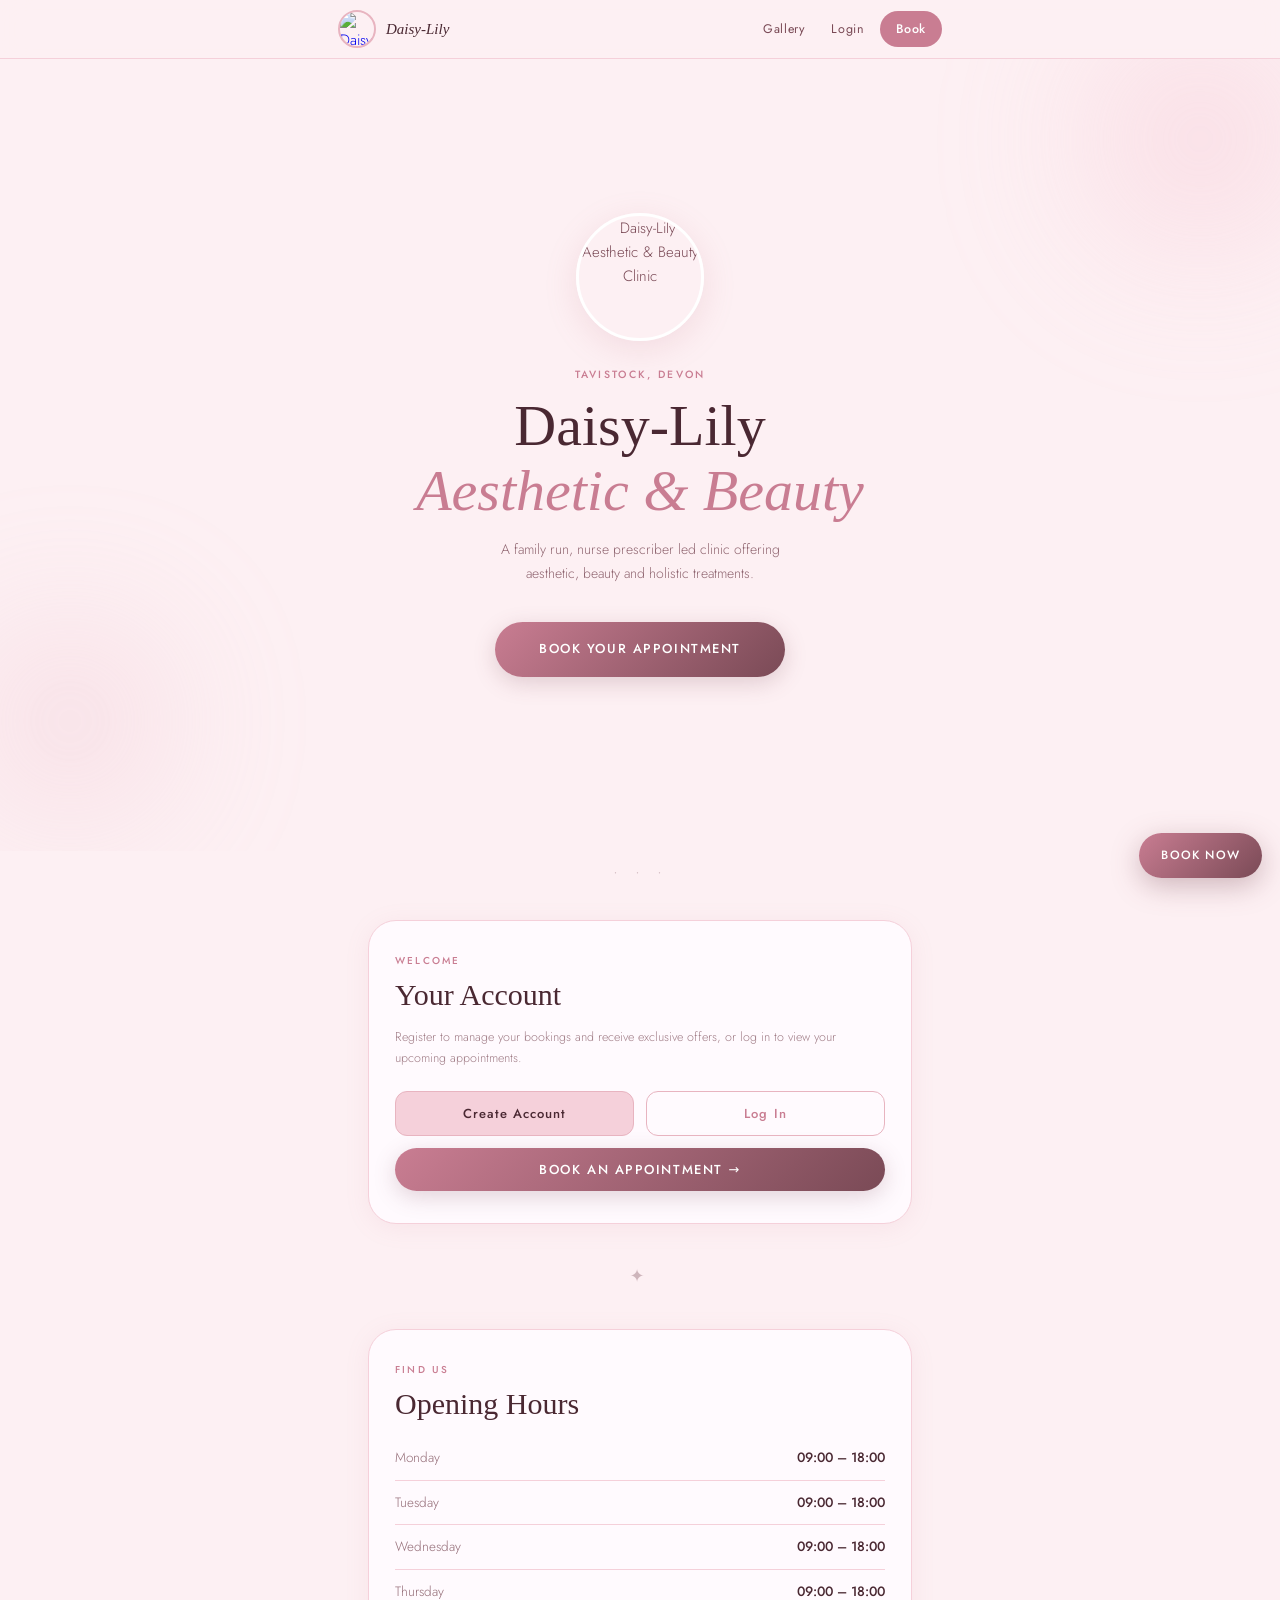
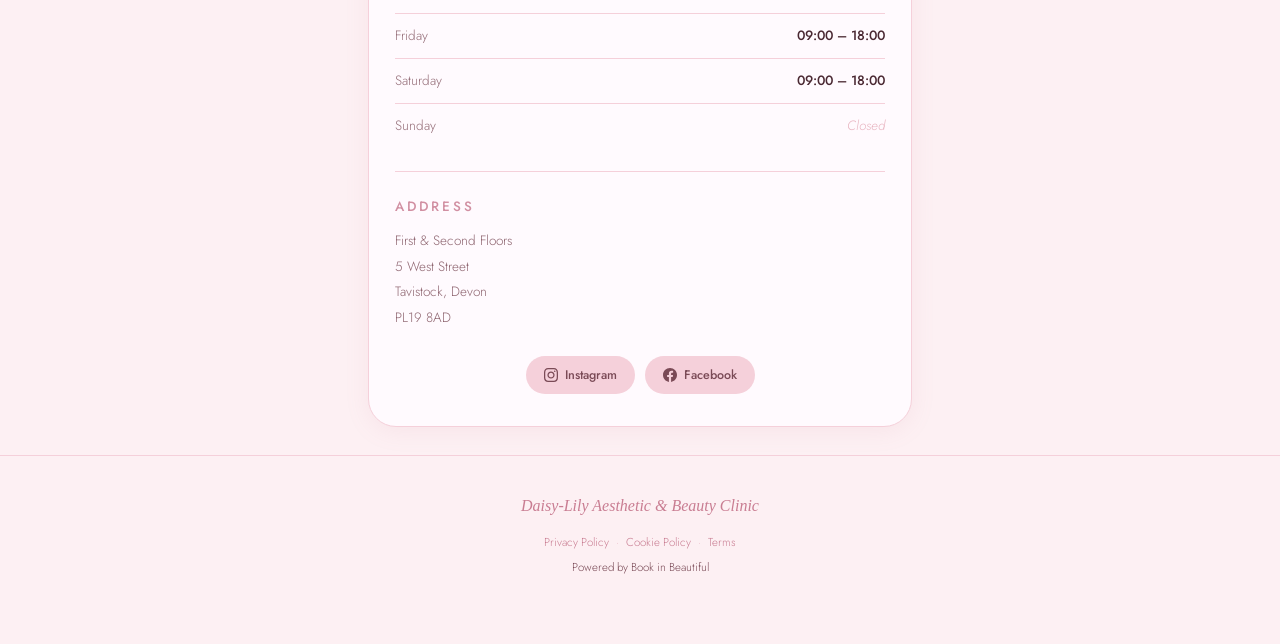
==== index.html @ d48c4532 "Add files via upload" ====
<!DOCTYPE html>
<html lang="en">
<head>
<meta charset="UTF-8">
<meta name="viewport" content="width=device-width, initial-scale=1.0, maximum-scale=1.0">
<title>Daisy-Lily Aesthetic &amp; Beauty Clinic</title>
<link rel="stylesheet" href="style.css">
<style>
/* ── HOME HERO ── */
.hero {
  min-height: 88vh; display: flex; flex-direction: column;
  align-items: center; justify-content: center;
  text-align: center; padding: 60px 28px 80px;
}
.hero-logo {
  width: 128px; height: 128px; border-radius: 50%;
  object-fit: cover; border: 3px solid var(--white);
  box-shadow: var(--shadow-med); display: block; margin: 0 auto 26px;
}
.hero-title {
  font-family: var(--font-display); font-size: clamp(38px,10vw,58px);
  font-weight: 300; color: var(--deep); line-height: 1.12; margin-bottom: 14px;
}
.hero-title em { font-style: italic; color: var(--mauve); display: block; }
.hero-tagline {
  font-size: 14px; max-width: 300px; margin: 0 auto 36px;
  color: var(--plum); opacity: .82; line-height: 1.7;
}
.hero-cta {
  display: inline-block;
  background: linear-gradient(135deg, var(--mauve), var(--plum));
  color: var(--white); text-decoration: none;
  font-weight: 500; font-size: 13px; letter-spacing: .12em;
  text-transform: uppercase; padding: 17px 44px;
  border-radius: var(--radius-pill); box-shadow: var(--shadow-btn);
  transition: transform .2s, box-shadow .2s;
}
.hero-cta:hover { transform: translateY(-3px); box-shadow: 0 12px 32px rgba(122,74,86,.3); }

/* ── HOURS ── */
.hours-row {
  display: flex; justify-content: space-between; align-items: center;
  padding: 11px 0; border-bottom: 1px solid var(--petal); font-size: 13.5px;
}
.hours-row:last-child { border-bottom: none; }
.hours-day { opacity: .8; }
.hours-time { font-weight: 500; color: var(--deep); }
.hours-time.closed { color: var(--rose); font-weight: 300; font-style: italic; }

/* ── ADDRESS ── */
.address-block { margin-top: 24px; padding-top: 22px; border-top: 1px solid var(--petal); }
.address-block p { font-size: 13.5px; line-height: 1.9; opacity: .85; }

/* social row */
.social-row { display: flex; gap: 10px; justify-content: center; flex-wrap: wrap; margin-top: 26px; }

/* petal accent */
.petal-accent {
  text-align: center; padding: 6px 0; font-size: 18px;
  opacity: .35; letter-spacing: 6px;
}
</style>
</head>
<body>

<!-- NAV -->
<nav class="nav">
  <div class="nav-inner">
    <a class="nav-logo-wrap" href="index.html">
      <img class="nav-logo" src="https://cdn.nearcut.com/P3DWJY/logo_Daisy_Lily.jpg" alt="Daisy-Lily">
      <span class="nav-brand">Daisy‑Lily</span>
    </a>
    <div class="nav-links">
      <a href="gallery.html">Gallery</a>
      <a href="login.html">Login</a>
      <a class="nav-cta" href="book.html">Book</a>
    </div>
  </div>
</nav>

<!-- HERO -->
<div class="hero blob-container">
  <div class="blob blob-tr"></div>
  <div class="blob blob-bl"></div>
  <div class="blob-content">
    <img class="hero-logo" src="https://cdn.nearcut.com/P3DWJY/logo_Daisy_Lily.jpg" alt="Daisy-Lily Aesthetic & Beauty Clinic">
    <p class="page-eyebrow">Tavistock, Devon</p>
    <h1 class="hero-title">Daisy&#8209;Lily<em>Aesthetic &amp; Beauty</em></h1>
    <p class="hero-tagline">A family run, nurse prescriber led clinic offering aesthetic, beauty and holistic treatments.</p>
    <a class="hero-cta" href="book.html">Book Your Appointment</a>
  </div>
</div>

<div class="petal-accent">· · ·</div>

<!-- WELCOME -->
<div class="max-w px py-md">
  <div class="card">
    <p class="section-label">Welcome</p>
    <h2 class="section-title">Your Account</h2>
    <p class="text-sm text-muted" style="margin-bottom:22px;line-height:1.7;">Register to manage your bookings and receive exclusive offers, or log in to view your upcoming appointments.</p>
    <div class="grid-2" style="margin-bottom:12px;">
      <a class="btn btn-secondary" href="register.html">Create Account</a>
      <a class="btn btn-ghost" href="login.html">Log In</a>
    </div>
    <a class="btn btn-primary btn-pill" href="book.html">Book an Appointment →</a>
  </div>
</div>

<div class="petal-accent" style="padding:10px 0;">✦</div>

<!-- HOURS & INFO -->
<div class="max-w px py-md">
  <div class="card">
    <p class="section-label">Find Us</p>
    <h2 class="section-title">Opening Hours</h2>

    <div>
      <div class="hours-row"><span class="hours-day">Monday</span><span class="hours-time">09:00 – 18:00</span></div>
      <div class="hours-row"><span class="hours-day">Tuesday</span><span class="hours-time">09:00 – 18:00</span></div>
      <div class="hours-row"><span class="hours-day">Wednesday</span><span class="hours-time">09:00 – 18:00</span></div>
      <div class="hours-row"><span class="hours-day">Thursday</span><span class="hours-time">09:00 – 18:00</span></div>
      <div class="hours-row"><span class="hours-day">Friday</span><span class="hours-time">09:00 – 18:00</span></div>
      <div class="hours-row"><span class="hours-day">Saturday</span><span class="hours-time">09:00 – 18:00</span></div>
      <div class="hours-row"><span class="hours-day">Sunday</span><span class="hours-time closed">Closed</span></div>
    </div>

    <div class="address-block">
      <p class="section-label" style="margin-bottom:8px;">Address</p>
      <p>First &amp; Second Floors<br>5 West Street<br>Tavistock, Devon<br>PL19 8AD</p>
    </div>

    <div class="social-row">
      <a class="social-pill" href="https://www.instagram.com/daisy_lily_aesthetics/" target="_blank" rel="noopener">
        <svg viewBox="0 0 24 24"><path d="M12 2.163c3.204 0 3.584.012 4.85.07 3.252.148 4.771 1.691 4.919 4.919.058 1.265.069 1.645.069 4.849 0 3.205-.012 3.584-.069 4.849-.149 3.225-1.664 4.771-4.919 4.919-1.266.058-1.644.07-4.85.07-3.204 0-3.584-.012-4.849-.07-3.26-.149-4.771-1.699-4.919-4.92-.058-1.265-.07-1.644-.07-4.849 0-3.204.013-3.583.07-4.849.149-3.227 1.664-4.771 4.919-4.919 1.266-.057 1.645-.069 4.849-.069zm0-2.163c-3.259 0-3.667.014-4.947.072-4.358.2-6.78 2.618-6.98 6.98-.059 1.281-.073 1.689-.073 4.948 0 3.259.014 3.668.072 4.948.2 4.358 2.618 6.78 6.98 6.98 1.281.058 1.689.072 4.948.072 3.259 0 3.668-.014 4.948-.072 4.354-.2 6.782-2.618 6.979-6.98.059-1.28.073-1.689.073-4.948 0-3.259-.014-3.667-.072-4.947-.196-4.354-2.617-6.78-6.979-6.98-1.281-.059-1.69-.073-4.949-.073zm0 5.838c-3.403 0-6.162 2.759-6.162 6.162s2.759 6.163 6.162 6.163 6.162-2.759 6.162-6.163c0-3.403-2.759-6.162-6.162-6.162zm0 10.162c-2.209 0-4-1.79-4-4 0-2.209 1.791-4 4-4s4 1.791 4 4c0 2.21-1.791 4-4 4zm6.406-11.845c-.796 0-1.441.645-1.441 1.44s.645 1.44 1.441 1.44c.795 0 1.439-.645 1.439-1.44s-.644-1.44-1.439-1.44z"/></svg>
        Instagram
      </a>
      <a class="social-pill" href="https://www.facebook.com/DaisyLilyTavistock" target="_blank" rel="noopener">
        <svg viewBox="0 0 24 24"><path d="M24 12.073c0-6.627-5.373-12-12-12s-12 5.373-12 12c0 5.99 4.388 10.954 10.125 11.854v-8.385H7.078v-3.47h3.047V9.43c0-3.007 1.792-4.669 4.533-4.669 1.312 0 2.686.235 2.686.235v2.953H15.83c-1.491 0-1.956.925-1.956 1.874v2.25h3.328l-.532 3.47h-2.796v8.385C19.612 23.027 24 18.062 24 12.073z"/></svg>
        Facebook
      </a>
    </div>
  </div>
</div>

<!-- FOOTER -->
<footer class="site-footer">
  <span class="footer-name">Daisy-Lily Aesthetic &amp; Beauty Clinic</span>
  <a href="https://daisylilyaestheticsandbeauty.bookinbeautiful.com/privacy_policy">Privacy Policy</a>
  <span class="footer-sep">·</span>
  <a href="https://daisylilyaestheticsandbeauty.bookinbeautiful.com/cookie_policy">Cookie Policy</a>
  <span class="footer-sep">·</span>
  <a href="https://daisylilyaestheticsandbeauty.bookinbeautiful.com/terms_and_conditions">Terms</a>
  <br>Powered by Book in Beautiful
</footer>

<!-- FAB -->
<a class="fab" href="book.html">Book Now</a>

</body>
</html>
---- style.css ----
/* ═══════════════════════════════════════════════
   DAISY-LILY · Shared Styles
   Palette: blush white / petal / rose / mauve / plum / deep
   ═══════════════════════════════════════════════ */

@import url('https://fonts.googleapis.com/css2?family=Cormorant+Garant:ital,wght@0,300;0,400;0,500;1,300;1,400&family=Jost:wght@300;400;500;600&display=swap');

*, *::before, *::after { box-sizing: border-box; margin: 0; padding: 0; }

:root {
  --blush:   #FDF0F3;
  --petal:   #F5D0DA;
  --rose:    #E8B4C0;
  --mauve:   #C97D92;
  --plum:    #7A4A56;
  --deep:    #4A2832;
  --white:   #FFFFFF;
  --card:    #FFFAFE;

  --font-display: 'Cormorant Garant', Georgia, serif;
  --font-body:    'Jost', system-ui, sans-serif;

  --radius-sm: 12px;
  --radius-md: 20px;
  --radius-lg: 28px;
  --radius-pill: 50px;

  --shadow-soft: 0 4px 24px rgba(201,125,146,.10);
  --shadow-med:  0 8px 32px rgba(201,125,146,.18);
  --shadow-btn:  0 6px 22px rgba(122,74,86,.22);
}

html { scroll-behavior: smooth; }

body {
  background: var(--blush);
  color: var(--plum);
  font-family: var(--font-body);
  font-weight: 300;
  font-size: 15px;
  line-height: 1.6;
  min-height: 100vh;
  -webkit-font-smoothing: antialiased;
}

/* ── NAV ─────────────────────────────────────── */
.nav {
  position: sticky; top: 0; z-index: 200;
  background: rgba(253,240,243,.93);
  backdrop-filter: blur(14px);
  -webkit-backdrop-filter: blur(14px);
  border-bottom: 1px solid var(--petal);
}
.nav-inner {
  max-width: 640px; margin: 0 auto;
  display: flex; align-items: center;
  justify-content: space-between;
  padding: 0 18px; height: 58px; gap: 8px;
}
.nav-logo-wrap { display: flex; align-items: center; gap: 10px; text-decoration: none; flex-shrink: 0; }
.nav-logo {
  width: 38px; height: 38px; border-radius: 50%;
  object-fit: cover; border: 2px solid var(--rose);
}
.nav-brand {
  font-family: var(--font-display); font-size: 15px; font-weight: 400;
  color: var(--deep); font-style: italic; white-space: nowrap;
  display: none;
}
@media(min-width:380px){ .nav-brand { display: block; } }

.nav-links { display: flex; gap: 4px; align-items: center; }
.nav-links a {
  text-decoration: none; font-weight: 400; font-size: 12.5px;
  letter-spacing: .05em; color: var(--plum);
  padding: 7px 11px; border-radius: var(--radius-pill);
  transition: background .18s, color .18s;
  white-space: nowrap;
}
.nav-links a:hover,
.nav-links a.active { background: var(--petal); color: var(--deep); }
.nav-links a.nav-cta {
  background: var(--mauve); color: var(--white); font-weight: 500;
  padding: 8px 16px;
}
.nav-links a.nav-cta:hover { background: var(--plum); }

/* ── PAGE HEADER ─────────────────────────────── */
.page-header {
  text-align: center; padding: 44px 24px 28px;
}
.page-eyebrow {
  font-size: 10.5px; font-weight: 500; letter-spacing: .22em;
  text-transform: uppercase; color: var(--mauve); margin-bottom: 10px;
}
.page-title {
  font-family: var(--font-display); font-size: clamp(30px,8vw,44px);
  font-weight: 300; color: var(--deep); line-height: 1.15;
}
.page-title em { font-style: italic; color: var(--mauve); }
.page-sub {
  margin-top: 10px; font-size: 14px; color: var(--plum); opacity: .8;
  max-width: 340px; margin-left: auto; margin-right: auto;
}

/* ── CARDS ───────────────────────────────────── */
.card {
  background: var(--card); border: 1px solid var(--petal);
  border-radius: var(--radius-lg); box-shadow: var(--shadow-soft);
  padding: 32px 26px;
}

/* ── FORM ELEMENTS ───────────────────────────── */
.form-group { display: flex; flex-direction: column; gap: 6px; margin-bottom: 18px; }
.form-group label {
  font-size: 12px; font-weight: 500; letter-spacing: .08em;
  text-transform: uppercase; color: var(--mauve);
}
.form-group input[type=text],
.form-group input[type=email],
.form-group input[type=password],
.form-group input[type=tel],
.form-group input[type=date] {
  width: 100%; padding: 13px 16px;
  background: var(--white); border: 1.5px solid var(--petal);
  border-radius: var(--radius-sm); font-family: var(--font-body);
  font-size: 14.5px; font-weight: 300; color: var(--deep);
  outline: none; transition: border-color .18s, box-shadow .18s;
  -webkit-appearance: none;
}
.form-group input:focus {
  border-color: var(--mauve); box-shadow: 0 0 0 3px rgba(201,125,146,.12);
}
.form-group input::placeholder { color: var(--rose); opacity: .9; }

/* radio groups */
.radio-group { display: flex; gap: 10px; }
.radio-label {
  display: flex; align-items: center; gap: 7px;
  font-size: 13.5px; cursor: pointer;
  padding: 9px 16px; border: 1.5px solid var(--petal);
  border-radius: var(--radius-sm); background: var(--white);
  transition: border-color .18s, background .18s;
}
.radio-label input { accent-color: var(--mauve); }
.radio-label:has(input:checked) {
  border-color: var(--mauve); background: #FEF0F4;
}

/* checkbox */
.check-label {
  display: flex; align-items: flex-start; gap: 10px;
  font-size: 13.5px; line-height: 1.5; cursor: pointer;
}
.check-label input { accent-color: var(--mauve); margin-top: 3px; flex-shrink: 0; width: 16px; height: 16px; }

/* ── BUTTONS ─────────────────────────────────── */
.btn {
  display: block; width: 100%; text-align: center; text-decoration: none;
  font-family: var(--font-body); font-weight: 500; font-size: 13px;
  letter-spacing: .08em; padding: 15px 24px; border-radius: var(--radius-sm);
  border: none; cursor: pointer; transition: transform .15s, box-shadow .15s, background .15s;
  line-height: 1;
}
.btn:hover { transform: translateY(-2px); }
.btn-primary {
  background: linear-gradient(135deg, var(--mauve), var(--plum));
  color: var(--white); box-shadow: var(--shadow-btn);
}
.btn-primary:hover { box-shadow: 0 10px 28px rgba(122,74,86,.28); }
.btn-secondary {
  background: var(--petal); color: var(--deep);
  border: 1.5px solid var(--rose);
}
.btn-secondary:hover { background: var(--rose); }
.btn-ghost {
  background: transparent; color: var(--mauve);
  border: 1.5px solid var(--rose);
}
.btn-ghost:hover { background: var(--petal); }
.btn-pill { border-radius: var(--radius-pill); text-transform: uppercase; letter-spacing: .12em; }
.btn-sm { padding: 10px 20px; font-size: 12px; }

/* ── DIVIDERS ────────────────────────────────── */
.divider { display: flex; align-items: center; gap: 14px; margin: 22px 0; }
.divider::before, .divider::after { content: ''; flex: 1; height: 1px; background: var(--petal); }
.divider span { font-size: 11px; color: var(--rose); letter-spacing: .1em; text-transform: uppercase; white-space: nowrap; }

/* ── FAB ─────────────────────────────────────── */
.fab {
  position: fixed; bottom: 22px; right: 18px; z-index: 300;
  background: linear-gradient(135deg, var(--mauve), var(--plum));
  color: var(--white); text-decoration: none;
  font-family: var(--font-body); font-weight: 500; font-size: 12px;
  letter-spacing: .1em; text-transform: uppercase;
  padding: 13px 22px; border-radius: var(--radius-pill);
  box-shadow: 0 8px 28px rgba(122,74,86,.35);
  transition: transform .2s, box-shadow .2s;
}
.fab:hover { transform: translateY(-3px); box-shadow: 0 12px 36px rgba(122,74,86,.40); }
.fab.hidden { display: none; }

/* ── FOOTER ──────────────────────────────────── */
.site-footer {
  text-align: center; padding: 32px 24px 64px;
  border-top: 1px solid var(--petal);
  font-size: 11.5px; color: var(--plum); line-height: 2.2;
}
.site-footer .footer-name {
  font-family: var(--font-display); font-style: italic;
  font-size: 16px; color: var(--mauve); margin-bottom: 6px; display: block;
}
.site-footer a { color: var(--mauve); text-decoration: none; }
.site-footer a:hover { text-decoration: underline; }
.footer-sep { color: var(--rose); margin: 0 4px; }

/* ── BLOBS ───────────────────────────────────── */
.blob-container { position: relative; overflow: hidden; }
.blob {
  position: absolute; border-radius: 50%; pointer-events: none;
  filter: blur(72px); z-index: 0;
}
.blob-tr {
  width: 320px; height: 320px; top: -80px; right: -80px;
  background: radial-gradient(circle, #F5C2D0 0%, transparent 70%); opacity: .6;
}
.blob-bl {
  width: 260px; height: 260px; bottom: 0; left: -60px;
  background: radial-gradient(circle, #EAB5C4 0%, transparent 70%); opacity: .5;
}
.blob-content { position: relative; z-index: 1; }

/* ── UTIL ────────────────────────────────────── */
.max-w { max-width: 580px; margin-left: auto; margin-right: auto; }
.px { padding-left: 18px; padding-right: 18px; }
.py-sm { padding-top: 12px; padding-bottom: 12px; }
.py-md { padding-top: 28px; padding-bottom: 28px; }
.py-lg { padding-top: 48px; padding-bottom: 48px; }
.mt-sm { margin-top: 10px; }
.mt-md { margin-top: 20px; }
.mt-lg { margin-top: 32px; }
.text-center { text-align: center; }
.text-sm { font-size: 12.5px; }
.text-muted { opacity: .7; }
.text-mauve { color: var(--mauve); }
.gap-sm { gap: 10px; }
.gap-md { gap: 16px; }
.flex { display: flex; }
.flex-col { flex-direction: column; }
.grid-2 { display: grid; grid-template-columns: 1fr 1fr; gap: 12px; }
@media(max-width:340px){ .grid-2 { grid-template-columns: 1fr; } }

/* ── SECTION LABEL ───────────────────────────── */
.section-label {
  font-size: 10px; font-weight: 500; letter-spacing: .22em;
  text-transform: uppercase; color: var(--mauve); margin-bottom: 8px;
}
.section-title {
  font-family: var(--font-display); font-size: clamp(22px,6vw,30px);
  font-weight: 300; color: var(--deep); line-height: 1.2; margin-bottom: 14px;
}

/* social pills */
.social-pill {
  display: inline-flex; align-items: center; gap: 7px;
  text-decoration: none; font-size: 12.5px; font-weight: 500;
  color: var(--plum); background: var(--petal);
  padding: 9px 18px; border-radius: var(--radius-pill);
  transition: background .18s, color .18s; border: none;
}
.social-pill:hover { background: var(--mauve); color: var(--white); }
.social-pill svg { width: 14px; height: 14px; fill: currentColor; flex-shrink: 0; }
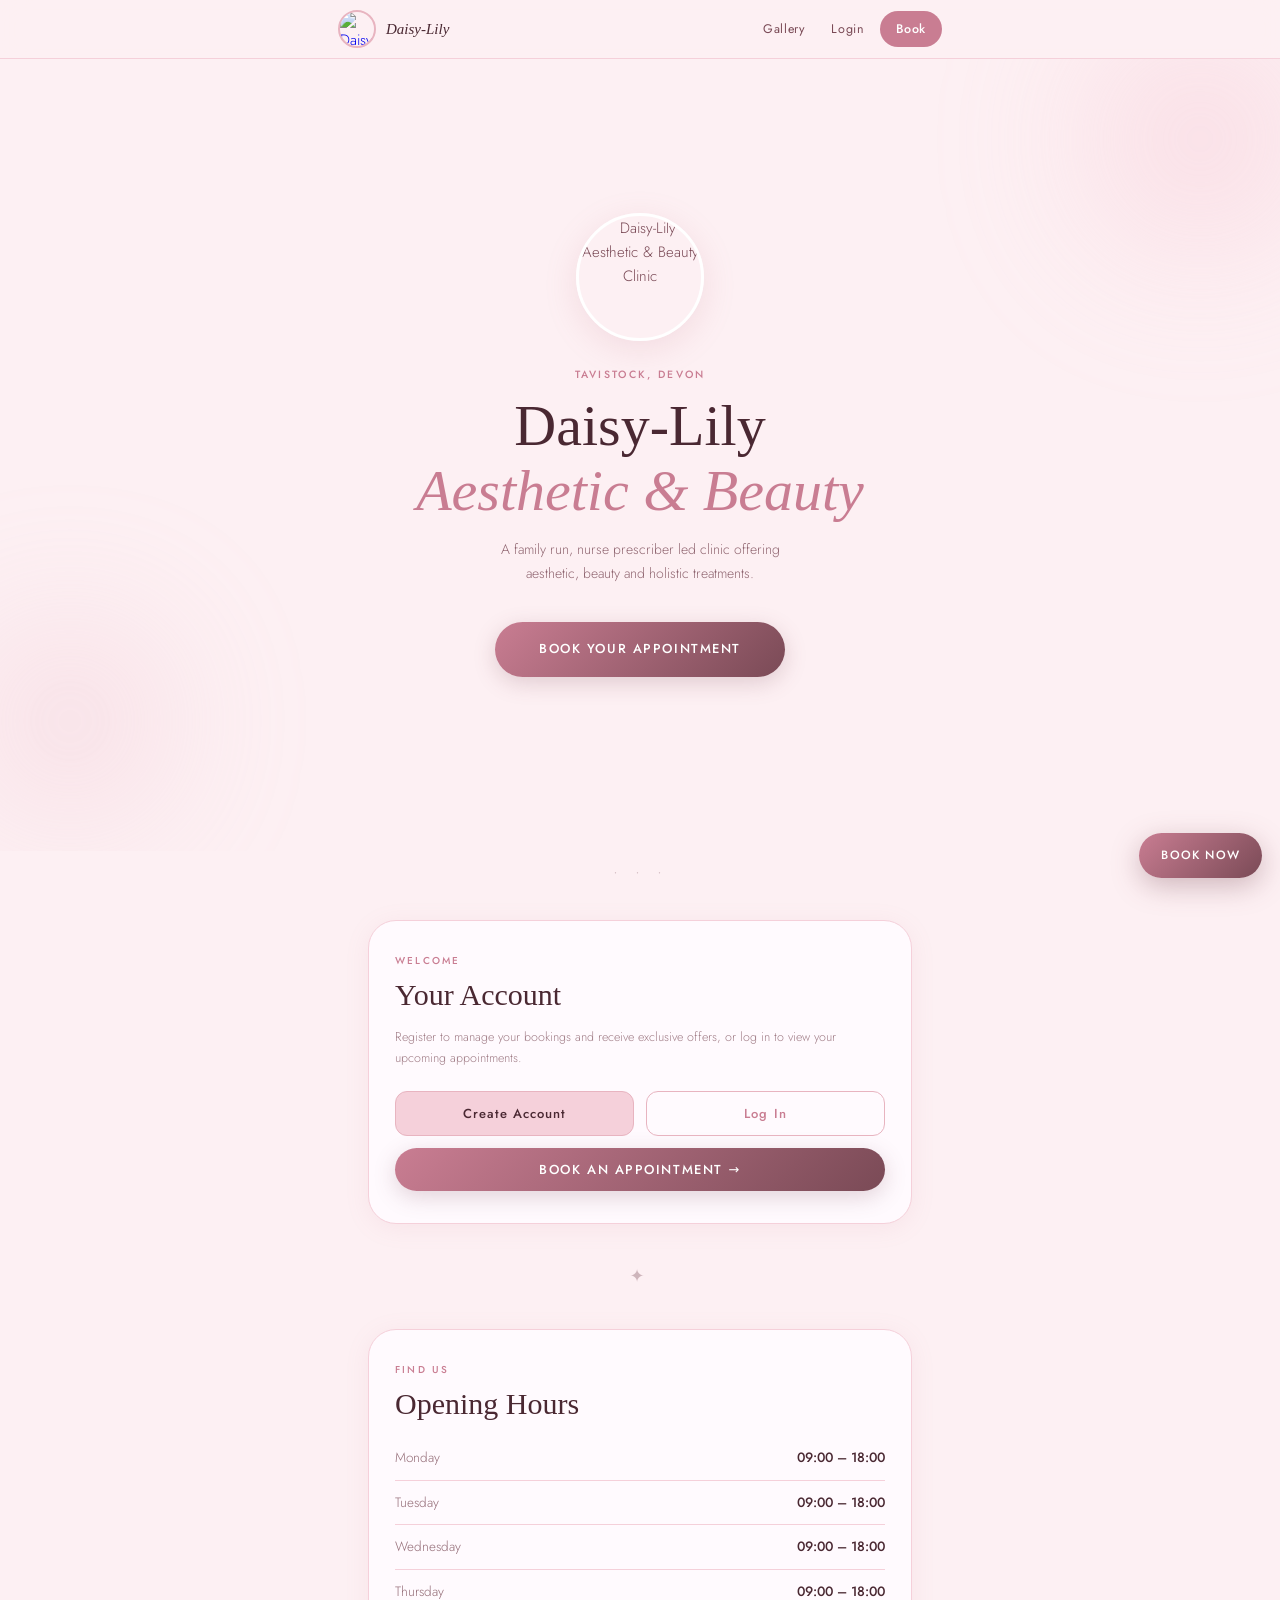
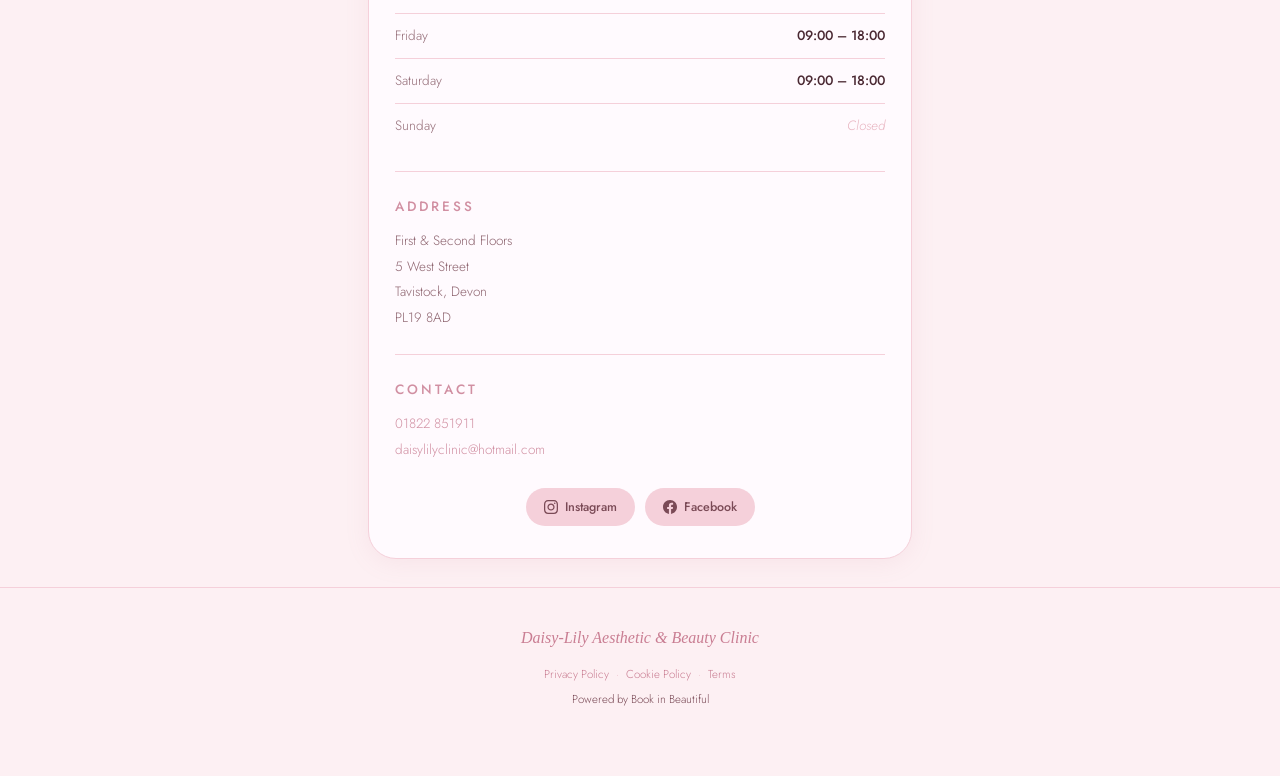
==== commit 6dc6a720: "Add files via upload" ====
--- a/index.html
+++ b/index.html
@@ -1,161 +1,186 @@
 <!DOCTYPE html>
 <html lang="en">
 <head>
-<meta charset="UTF-8">
-<meta name="viewport" content="width=device-width, initial-scale=1.0, maximum-scale=1.0">
-<title>Daisy-Lily Aesthetic &amp; Beauty Clinic</title>
-<link rel="stylesheet" href="style.css">
-<style>
-/* ── HOME HERO ── */
-.hero {
-  min-height: 88vh; display: flex; flex-direction: column;
-  align-items: center; justify-content: center;
-  text-align: center; padding: 60px 28px 80px;
-}
-.hero-logo {
-  width: 128px; height: 128px; border-radius: 50%;
-  object-fit: cover; border: 3px solid var(--white);
-  box-shadow: var(--shadow-med); display: block; margin: 0 auto 26px;
-}
-.hero-title {
-  font-family: var(--font-display); font-size: clamp(38px,10vw,58px);
-  font-weight: 300; color: var(--deep); line-height: 1.12; margin-bottom: 14px;
-}
-.hero-title em { font-style: italic; color: var(--mauve); display: block; }
-.hero-tagline {
-  font-size: 14px; max-width: 300px; margin: 0 auto 36px;
-  color: var(--plum); opacity: .82; line-height: 1.7;
-}
-.hero-cta {
-  display: inline-block;
-  background: linear-gradient(135deg, var(--mauve), var(--plum));
-  color: var(--white); text-decoration: none;
-  font-weight: 500; font-size: 13px; letter-spacing: .12em;
-  text-transform: uppercase; padding: 17px 44px;
-  border-radius: var(--radius-pill); box-shadow: var(--shadow-btn);
-  transition: transform .2s, box-shadow .2s;
-}
-.hero-cta:hover { transform: translateY(-3px); box-shadow: 0 12px 32px rgba(122,74,86,.3); }
+  <meta charset="UTF-8">
+  <meta name="viewport" content="width=device-width, initial-scale=1.0">
+  <title>Daisy-Lily Aesthetic &amp; Beauty Clinic · Tavistock, Devon</title>
+  <meta name="description" content="Daisy-Lily is a nurse prescriber-led aesthetic and beauty clinic in Tavistock, Devon. Book lashes, brows, waxing, nails, and holistic treatments with our expert team.">
+  <meta property="og:type"        content="website">
+  <meta property="og:url"         content="https://daisylilyaestheticsandbeauty.bookinbeautiful.com">
+  <meta property="og:title"       content="Daisy-Lily Aesthetic &amp; Beauty Clinic · Tavistock, Devon">
+  <meta property="og:description" content="A family run, nurse prescriber-led clinic offering aesthetic, beauty and holistic treatments in the heart of Tavistock, Devon.">
+  <meta property="og:image"       content="https://cdn.nearcut.com/P3DWJY/logo_Daisy_Lily.jpg">
+  <meta property="og:site_name"   content="Daisy-Lily">
+  <link rel="icon" type="image/jpeg" href="https://cdn.nearcut.com/P3DWJY/logo_Daisy_Lily.jpg">
+  <link rel="stylesheet" href="style.css">
+  <style>
+    /* ── HOME HERO ── */
+    .hero {
+      min-height: 88vh; display: flex; flex-direction: column;
+      align-items: center; justify-content: center;
+      text-align: center; padding: 60px 28px 80px;
+    }
+    .hero-logo {
+      width: 128px; height: 128px; border-radius: 50%;
+      object-fit: cover; border: 3px solid var(--white);
+      box-shadow: var(--shadow-med); display: block; margin: 0 auto 26px;
+    }
+    .hero-title {
+      font-family: var(--font-display); font-size: clamp(38px, 10vw, 58px);
+      font-weight: 300; color: var(--deep); line-height: 1.12; margin-bottom: 14px;
+    }
+    .hero-title em { font-style: italic; color: var(--mauve); display: block; }
+    .hero-tagline {
+      font-size: 14px; max-width: 300px; margin: 0 auto 36px;
+      color: var(--plum); opacity: .82; line-height: 1.7;
+    }
+    .hero-cta {
+      display: inline-block;
+      background: linear-gradient(135deg, var(--mauve), var(--plum));
+      color: var(--white); text-decoration: none;
+      font-weight: 500; font-size: 13px; letter-spacing: .12em;
+      text-transform: uppercase; padding: 17px 44px;
+      border-radius: var(--radius-pill); box-shadow: var(--shadow-btn);
+      transition: transform .2s, box-shadow .2s;
+    }
+    .hero-cta:hover { transform: translateY(-3px); box-shadow: 0 12px 32px rgba(122,74,86,.3); }
 
-/* ── HOURS ── */
-.hours-row {
-  display: flex; justify-content: space-between; align-items: center;
-  padding: 11px 0; border-bottom: 1px solid var(--petal); font-size: 13.5px;
-}
-.hours-row:last-child { border-bottom: none; }
-.hours-day { opacity: .8; }
-.hours-time { font-weight: 500; color: var(--deep); }
-.hours-time.closed { color: var(--rose); font-weight: 300; font-style: italic; }
+    /* ── HOURS ── */
+    .hours-row {
+      display: flex; justify-content: space-between; align-items: center;
+      padding: 11px 0; border-bottom: 1px solid var(--petal); font-size: 13.5px;
+    }
+    .hours-row:last-child { border-bottom: none; }
+    .hours-day { opacity: .8; }
+    .hours-time { font-weight: 500; color: var(--deep); }
+    .hours-time.closed { color: var(--rose); font-weight: 300; font-style: italic; }
 
-/* ── ADDRESS ── */
-.address-block { margin-top: 24px; padding-top: 22px; border-top: 1px solid var(--petal); }
-.address-block p { font-size: 13.5px; line-height: 1.9; opacity: .85; }
+    /* ── ADDRESS & CONTACT ── */
+    .info-block {
+      margin-top: 24px; padding-top: 22px; border-top: 1px solid var(--petal);
+    }
+    .info-block p { font-size: 13.5px; line-height: 1.9; opacity: .85; }
+    .info-block a { color: var(--mauve); text-decoration: none; }
+    .info-block a:hover { text-decoration: underline; }
 
-/* social row */
-.social-row { display: flex; gap: 10px; justify-content: center; flex-wrap: wrap; margin-top: 26px; }
-
-/* petal accent */
-.petal-accent {
-  text-align: center; padding: 6px 0; font-size: 18px;
-  opacity: .35; letter-spacing: 6px;
-}
-</style>
+    .social-row {
+      display: flex; gap: 10px; justify-content: center;
+      flex-wrap: wrap; margin-top: 26px;
+    }
+    .petal-accent {
+      text-align: center; padding: 6px 0; font-size: 18px;
+      opacity: .35; letter-spacing: 6px;
+    }
+  </style>
 </head>
 <body>
 
-<!-- NAV -->
-<nav class="nav">
-  <div class="nav-inner">
-    <a class="nav-logo-wrap" href="index.html">
-      <img class="nav-logo" src="https://cdn.nearcut.com/P3DWJY/logo_Daisy_Lily.jpg" alt="Daisy-Lily">
-      <span class="nav-brand">Daisy‑Lily</span>
-    </a>
-    <div class="nav-links">
-      <a href="gallery.html">Gallery</a>
-      <a href="login.html">Login</a>
-      <a class="nav-cta" href="book.html">Book</a>
+  <!-- NAV -->
+  <nav class="nav">
+    <div class="nav-inner">
+      <a class="nav-logo-wrap" href="index.html">
+        <img class="nav-logo" src="https://cdn.nearcut.com/P3DWJY/logo_Daisy_Lily.jpg" alt="Daisy-Lily">
+        <span class="nav-brand">Daisy&#8209;Lily</span>
+      </a>
+      <div class="nav-links">
+        <a href="gallery.html">Gallery</a>
+        <a href="login.html">Login</a>
+        <a class="nav-cta" href="book.html">Book</a>
+      </div>
+    </div>
+  </nav>
+
+  <!-- HERO -->
+  <div class="hero blob-container">
+    <div class="blob blob-tr"></div>
+    <div class="blob blob-bl"></div>
+    <div class="blob-content">
+      <img class="hero-logo" src="https://cdn.nearcut.com/P3DWJY/logo_Daisy_Lily.jpg" alt="Daisy-Lily Aesthetic &amp; Beauty Clinic">
+      <p class="page-eyebrow">Tavistock, Devon</p>
+      <h1 class="hero-title">Daisy&#8209;Lily<em>Aesthetic &amp; Beauty</em></h1>
+      <p class="hero-tagline">A family run, nurse prescriber led clinic offering aesthetic, beauty and holistic treatments.</p>
+      <a class="hero-cta" href="book.html">Book Your Appointment</a>
     </div>
   </div>
-</nav>
 
-<!-- HERO -->
-<div class="hero blob-container">
-  <div class="blob blob-tr"></div>
-  <div class="blob blob-bl"></div>
-  <div class="blob-content">
-    <img class="hero-logo" src="https://cdn.nearcut.com/P3DWJY/logo_Daisy_Lily.jpg" alt="Daisy-Lily Aesthetic & Beauty Clinic">
-    <p class="page-eyebrow">Tavistock, Devon</p>
-    <h1 class="hero-title">Daisy&#8209;Lily<em>Aesthetic &amp; Beauty</em></h1>
-    <p class="hero-tagline">A family run, nurse prescriber led clinic offering aesthetic, beauty and holistic treatments.</p>
-    <a class="hero-cta" href="book.html">Book Your Appointment</a>
-  </div>
-</div>
+  <div class="petal-accent">· · ·</div>
 
-<div class="petal-accent">· · ·</div>
-
-<!-- WELCOME -->
-<div class="max-w px py-md">
-  <div class="card">
-    <p class="section-label">Welcome</p>
-    <h2 class="section-title">Your Account</h2>
-    <p class="text-sm text-muted" style="margin-bottom:22px;line-height:1.7;">Register to manage your bookings and receive exclusive offers, or log in to view your upcoming appointments.</p>
-    <div class="grid-2" style="margin-bottom:12px;">
-      <a class="btn btn-secondary" href="register.html">Create Account</a>
-      <a class="btn btn-ghost" href="login.html">Log In</a>
-    </div>
-    <a class="btn btn-primary btn-pill" href="book.html">Book an Appointment →</a>
-  </div>
-</div>
-
-<div class="petal-accent" style="padding:10px 0;">✦</div>
-
-<!-- HOURS & INFO -->
-<div class="max-w px py-md">
-  <div class="card">
-    <p class="section-label">Find Us</p>
-    <h2 class="section-title">Opening Hours</h2>
-
-    <div>
-      <div class="hours-row"><span class="hours-day">Monday</span><span class="hours-time">09:00 – 18:00</span></div>
-      <div class="hours-row"><span class="hours-day">Tuesday</span><span class="hours-time">09:00 – 18:00</span></div>
-      <div class="hours-row"><span class="hours-day">Wednesday</span><span class="hours-time">09:00 – 18:00</span></div>
-      <div class="hours-row"><span class="hours-day">Thursday</span><span class="hours-time">09:00 – 18:00</span></div>
-      <div class="hours-row"><span class="hours-day">Friday</span><span class="hours-time">09:00 – 18:00</span></div>
-      <div class="hours-row"><span class="hours-day">Saturday</span><span class="hours-time">09:00 – 18:00</span></div>
-      <div class="hours-row"><span class="hours-day">Sunday</span><span class="hours-time closed">Closed</span></div>
-    </div>
-
-    <div class="address-block">
-      <p class="section-label" style="margin-bottom:8px;">Address</p>
-      <p>First &amp; Second Floors<br>5 West Street<br>Tavistock, Devon<br>PL19 8AD</p>
-    </div>
-
-    <div class="social-row">
-      <a class="social-pill" href="https://www.instagram.com/daisy_lily_aesthetics/" target="_blank" rel="noopener">
-        <svg viewBox="0 0 24 24"><path d="M12 2.163c3.204 0 3.584.012 4.85.07 3.252.148 4.771 1.691 4.919 4.919.058 1.265.069 1.645.069 4.849 0 3.205-.012 3.584-.069 4.849-.149 3.225-1.664 4.771-4.919 4.919-1.266.058-1.644.07-4.85.07-3.204 0-3.584-.012-4.849-.07-3.26-.149-4.771-1.699-4.919-4.92-.058-1.265-.07-1.644-.07-4.849 0-3.204.013-3.583.07-4.849.149-3.227 1.664-4.771 4.919-4.919 1.266-.057 1.645-.069 4.849-.069zm0-2.163c-3.259 0-3.667.014-4.947.072-4.358.2-6.78 2.618-6.98 6.98-.059 1.281-.073 1.689-.073 4.948 0 3.259.014 3.668.072 4.948.2 4.358 2.618 6.78 6.98 6.98 1.281.058 1.689.072 4.948.072 3.259 0 3.668-.014 4.948-.072 4.354-.2 6.782-2.618 6.979-6.98.059-1.28.073-1.689.073-4.948 0-3.259-.014-3.667-.072-4.947-.196-4.354-2.617-6.78-6.979-6.98-1.281-.059-1.69-.073-4.949-.073zm0 5.838c-3.403 0-6.162 2.759-6.162 6.162s2.759 6.163 6.162 6.163 6.162-2.759 6.162-6.163c0-3.403-2.759-6.162-6.162-6.162zm0 10.162c-2.209 0-4-1.79-4-4 0-2.209 1.791-4 4-4s4 1.791 4 4c0 2.21-1.791 4-4 4zm6.406-11.845c-.796 0-1.441.645-1.441 1.44s.645 1.44 1.441 1.44c.795 0 1.439-.645 1.439-1.44s-.644-1.44-1.439-1.44z"/></svg>
-        Instagram
-      </a>
-      <a class="social-pill" href="https://www.facebook.com/DaisyLilyTavistock" target="_blank" rel="noopener">
-        <svg viewBox="0 0 24 24"><path d="M24 12.073c0-6.627-5.373-12-12-12s-12 5.373-12 12c0 5.99 4.388 10.954 10.125 11.854v-8.385H7.078v-3.47h3.047V9.43c0-3.007 1.792-4.669 4.533-4.669 1.312 0 2.686.235 2.686.235v2.953H15.83c-1.491 0-1.956.925-1.956 1.874v2.25h3.328l-.532 3.47h-2.796v8.385C19.612 23.027 24 18.062 24 12.073z"/></svg>
-        Facebook
-      </a>
+  <!-- ACCOUNT -->
+  <div class="max-w px py-md">
+    <div class="card">
+      <p class="section-label">Welcome</p>
+      <h2 class="section-title">Your Account</h2>
+      <p class="text-sm text-muted" style="margin-bottom:22px;line-height:1.7;">Register to manage your bookings and receive exclusive offers, or log in to view your upcoming appointments.</p>
+      <div class="grid-2" style="margin-bottom:12px;">
+        <a class="btn btn-secondary" href="register.html">Create Account</a>
+        <a class="btn btn-ghost"     href="login.html">Log In</a>
+      </div>
+      <a class="btn btn-primary btn-pill" href="book.html">Book an Appointment →</a>
     </div>
   </div>
-</div>
 
-<!-- FOOTER -->
-<footer class="site-footer">
-  <span class="footer-name">Daisy-Lily Aesthetic &amp; Beauty Clinic</span>
-  <a href="https://daisylilyaestheticsandbeauty.bookinbeautiful.com/privacy_policy">Privacy Policy</a>
-  <span class="footer-sep">·</span>
-  <a href="https://daisylilyaestheticsandbeauty.bookinbeautiful.com/cookie_policy">Cookie Policy</a>
-  <span class="footer-sep">·</span>
-  <a href="https://daisylilyaestheticsandbeauty.bookinbeautiful.com/terms_and_conditions">Terms</a>
-  <br>Powered by Book in Beautiful
-</footer>
+  <div class="petal-accent" style="padding:10px 0;">✦</div>
 
-<!-- FAB -->
-<a class="fab" href="book.html">Book Now</a>
+  <!-- HOURS & INFO -->
+  <div class="max-w px py-md">
+    <div class="card">
+      <p class="section-label">Find Us</p>
+      <h2 class="section-title">Opening Hours</h2>
+
+      <div>
+        <div class="hours-row"><span class="hours-day">Monday</span>   <span class="hours-time">09:00 – 18:00</span></div>
+        <div class="hours-row"><span class="hours-day">Tuesday</span>  <span class="hours-time">09:00 – 18:00</span></div>
+        <div class="hours-row"><span class="hours-day">Wednesday</span><span class="hours-time">09:00 – 18:00</span></div>
+        <div class="hours-row"><span class="hours-day">Thursday</span> <span class="hours-time">09:00 – 18:00</span></div>
+        <div class="hours-row"><span class="hours-day">Friday</span>   <span class="hours-time">09:00 – 18:00</span></div>
+        <div class="hours-row"><span class="hours-day">Saturday</span> <span class="hours-time">09:00 – 18:00</span></div>
+        <div class="hours-row"><span class="hours-day">Sunday</span>   <span class="hours-time closed">Closed</span></div>
+      </div>
+
+      <div class="info-block">
+        <p class="section-label" style="margin-bottom:8px;">Address</p>
+        <p>
+          First &amp; Second Floors<br>
+          5 West Street<br>
+          Tavistock, Devon<br>
+          PL19 8AD
+        </p>
+      </div>
+
+      <div class="info-block">
+        <p class="section-label" style="margin-bottom:8px;">Contact</p>
+        <p>
+          <a href="tel:+441822851911">01822 851911</a><br>
+          <a href="mailto:daisylilyclinic@hotmail.com">daisylilyclinic@hotmail.com</a>
+        </p>
+      </div>
+
+      <div class="social-row">
+        <a class="social-pill" href="https://www.instagram.com/daisy_lily_aesthetics/" target="_blank" rel="noopener">
+          <svg viewBox="0 0 24 24" aria-hidden="true"><path d="M12 2.163c3.204 0 3.584.012 4.85.07 3.252.148 4.771 1.691 4.919 4.919.058 1.265.069 1.645.069 4.849 0 3.205-.012 3.584-.069 4.849-.149 3.225-1.664 4.771-4.919 4.919-1.266.058-1.644.07-4.85.07-3.204 0-3.584-.012-4.849-.07-3.26-.149-4.771-1.699-4.919-4.92-.058-1.265-.07-1.644-.07-4.849 0-3.204.013-3.583.07-4.849.149-3.227 1.664-4.771 4.919-4.919 1.266-.057 1.645-.069 4.849-.069zm0-2.163c-3.259 0-3.667.014-4.947.072-4.358.2-6.78 2.618-6.98 6.98-.059 1.281-.073 1.689-.073 4.948 0 3.259.014 3.668.072 4.948.2 4.358 2.618 6.78 6.98 6.98 1.281.058 1.689.072 4.948.072 3.259 0 3.668-.014 4.948-.072 4.354-.2 6.782-2.618 6.979-6.98.059-1.28.073-1.689.073-4.948 0-3.259-.014-3.667-.072-4.947-.196-4.354-2.617-6.78-6.979-6.98-1.281-.059-1.69-.073-4.949-.073zm0 5.838c-3.403 0-6.162 2.759-6.162 6.162s2.759 6.163 6.162 6.163 6.162-2.759 6.162-6.163c0-3.403-2.759-6.162-6.162-6.162zm0 10.162c-2.209 0-4-1.79-4-4 0-2.209 1.791-4 4-4s4 1.791 4 4c0 2.21-1.791 4-4 4zm6.406-11.845c-.796 0-1.441.645-1.441 1.44s.645 1.44 1.441 1.44c.795 0 1.439-.645 1.439-1.44s-.644-1.44-1.439-1.44z"/></svg>
+          Instagram
+        </a>
+        <a class="social-pill" href="https://www.facebook.com/DaisyLilyTavistock" target="_blank" rel="noopener">
+          <svg viewBox="0 0 24 24" aria-hidden="true"><path d="M24 12.073c0-6.627-5.373-12-12-12s-12 5.373-12 12c0 5.99 4.388 10.954 10.125 11.854v-8.385H7.078v-3.47h3.047V9.43c0-3.007 1.792-4.669 4.533-4.669 1.312 0 2.686.235 2.686.235v2.953H15.83c-1.491 0-1.956.925-1.956 1.874v2.25h3.328l-.532 3.47h-2.796v8.385C19.612 23.027 24 18.062 24 12.073z"/></svg>
+          Facebook
+        </a>
+      </div>
+    </div>
+  </div>
+
+  <!-- FOOTER -->
+  <footer class="site-footer">
+    <span class="footer-name">Daisy-Lily Aesthetic &amp; Beauty Clinic</span>
+    <a href="https://daisylilyaestheticsandbeauty.bookinbeautiful.com/privacy_policy">Privacy Policy</a>
+    <span class="footer-sep">·</span>
+    <a href="https://daisylilyaestheticsandbeauty.bookinbeautiful.com/cookie_policy">Cookie Policy</a>
+    <span class="footer-sep">·</span>
+    <a href="https://daisylilyaestheticsandbeauty.bookinbeautiful.com/terms_and_conditions">Terms</a>
+    <br>Powered by Book in Beautiful
+  </footer>
+
+  <!-- FAB -->
+  <a class="fab" href="book.html">Book Now</a>
 
 </body>
 </html>
--- a/style.css
+++ b/style.css
@@ -1,6 +1,6 @@
 /* ═══════════════════════════════════════════════
    DAISY-LILY · Shared Styles
-   Palette: blush white / petal / rose / mauve / plum / deep
+   Palette: blush / petal / rose / mauve / plum / deep
    ═══════════════════════════════════════════════ */
 
 @import url('https://fonts.googleapis.com/css2?family=Cormorant+Garant:ital,wght@0,300;0,400;0,500;1,300;1,400&family=Jost:wght@300;400;500;600&display=swap');
@@ -8,21 +8,23 @@
 *, *::before, *::after { box-sizing: border-box; margin: 0; padding: 0; }
 
 :root {
-  --blush:   #FDF0F3;
-  --petal:   #F5D0DA;
-  --rose:    #E8B4C0;
-  --mauve:   #C97D92;
-  --plum:    #7A4A56;
-  --deep:    #4A2832;
-  --white:   #FFFFFF;
-  --card:    #FFFAFE;
+  --blush:  #FDF0F3;
+  --petal:  #F5D0DA;
+  --rose:   #E8B4C0;
+  --mauve:  #C97D92;
+  --plum:   #7A4A56;
+  --deep:   #4A2832;
+  --white:  #FFFFFF;
+  --card:   #FFFAFE;
+  --error:  #C0392B;
+  --error-bg: #FFF0EE;
 
   --font-display: 'Cormorant Garant', Georgia, serif;
   --font-body:    'Jost', system-ui, sans-serif;
 
-  --radius-sm: 12px;
-  --radius-md: 20px;
-  --radius-lg: 28px;
+  --radius-sm:   12px;
+  --radius-md:   20px;
+  --radius-lg:   28px;
   --radius-pill: 50px;
 
   --shadow-soft: 0 4px 24px rgba(201,125,146,.10);
@@ -57,7 +59,10 @@
   justify-content: space-between;
   padding: 0 18px; height: 58px; gap: 8px;
 }
-.nav-logo-wrap { display: flex; align-items: center; gap: 10px; text-decoration: none; flex-shrink: 0; }
+.nav-logo-wrap {
+  display: flex; align-items: center; gap: 10px;
+  text-decoration: none; flex-shrink: 0;
+}
 .nav-logo {
   width: 38px; height: 38px; border-radius: 50%;
   object-fit: cover; border: 2px solid var(--rose);
@@ -67,7 +72,7 @@
   color: var(--deep); font-style: italic; white-space: nowrap;
   display: none;
 }
-@media(min-width:380px){ .nav-brand { display: block; } }
+@media (min-width: 380px) { .nav-brand { display: block; } }
 
 .nav-links { display: flex; gap: 4px; align-items: center; }
 .nav-links a {
@@ -94,7 +99,7 @@
   text-transform: uppercase; color: var(--mauve); margin-bottom: 10px;
 }
 .page-title {
-  font-family: var(--font-display); font-size: clamp(30px,8vw,44px);
+  font-family: var(--font-display); font-size: clamp(30px, 8vw, 44px);
   font-weight: 300; color: var(--deep); line-height: 1.15;
 }
 .page-title em { font-style: italic; color: var(--mauve); }
@@ -111,16 +116,18 @@
 }
 
 /* ── FORM ELEMENTS ───────────────────────────── */
-.form-group { display: flex; flex-direction: column; gap: 6px; margin-bottom: 18px; }
+.form-group {
+  display: flex; flex-direction: column; gap: 6px; margin-bottom: 18px;
+}
 .form-group label {
   font-size: 12px; font-weight: 500; letter-spacing: .08em;
   text-transform: uppercase; color: var(--mauve);
 }
-.form-group input[type=text],
-.form-group input[type=email],
-.form-group input[type=password],
-.form-group input[type=tel],
-.form-group input[type=date] {
+.form-group input[type="text"],
+.form-group input[type="email"],
+.form-group input[type="password"],
+.form-group input[type="tel"],
+.form-group input[type="date"] {
   width: 100%; padding: 13px 16px;
   background: var(--white); border: 1.5px solid var(--petal);
   border-radius: var(--radius-sm); font-family: var(--font-body);
@@ -131,35 +138,47 @@
 .form-group input:focus {
   border-color: var(--mauve); box-shadow: 0 0 0 3px rgba(201,125,146,.12);
 }
+.form-group input.input-error {
+  border-color: var(--error); box-shadow: 0 0 0 3px rgba(192,57,43,.10);
+}
 .form-group input::placeholder { color: var(--rose); opacity: .9; }
 
-/* radio groups */
-.radio-group { display: flex; gap: 10px; }
-.radio-label {
-  display: flex; align-items: center; gap: 7px;
-  font-size: 13.5px; cursor: pointer;
-  padding: 9px 16px; border: 1.5px solid var(--petal);
-  border-radius: var(--radius-sm); background: var(--white);
-  transition: border-color .18s, background .18s;
-}
-.radio-label input { accent-color: var(--mauve); }
-.radio-label:has(input:checked) {
-  border-color: var(--mauve); background: #FEF0F4;
-}
+/* inline field error */
+.field-error {
+  font-size: 12px; color: var(--error);
+  display: none; margin-top: 2px;
+}
+.field-error.visible { display: block; }
+
+/* password toggle wrapper */
+.input-wrap { position: relative; }
+.input-wrap input { padding-right: 48px; }
+.show-pw {
+  position: absolute; right: 14px; top: 50%; transform: translateY(-50%);
+  background: none; border: none; cursor: pointer;
+  color: var(--rose); padding: 0; line-height: 1;
+  transition: color .15s; display: flex; align-items: center;
+}
+.show-pw:hover { color: var(--mauve); }
+.show-pw svg { width: 18px; height: 18px; fill: none; stroke: currentColor; stroke-width: 1.8; }
 
 /* checkbox */
 .check-label {
   display: flex; align-items: flex-start; gap: 10px;
   font-size: 13.5px; line-height: 1.5; cursor: pointer;
 }
-.check-label input { accent-color: var(--mauve); margin-top: 3px; flex-shrink: 0; width: 16px; height: 16px; }
+.check-label input {
+  accent-color: var(--mauve); margin-top: 3px;
+  flex-shrink: 0; width: 16px; height: 16px;
+}
 
 /* ── BUTTONS ─────────────────────────────────── */
 .btn {
   display: block; width: 100%; text-align: center; text-decoration: none;
   font-family: var(--font-body); font-weight: 500; font-size: 13px;
   letter-spacing: .08em; padding: 15px 24px; border-radius: var(--radius-sm);
-  border: none; cursor: pointer; transition: transform .15s, box-shadow .15s, background .15s;
+  border: none; cursor: pointer;
+  transition: transform .15s, box-shadow .15s, background .15s;
   line-height: 1;
 }
 .btn:hover { transform: translateY(-2px); }
@@ -182,9 +201,16 @@
 .btn-sm { padding: 10px 20px; font-size: 12px; }
 
 /* ── DIVIDERS ────────────────────────────────── */
-.divider { display: flex; align-items: center; gap: 14px; margin: 22px 0; }
-.divider::before, .divider::after { content: ''; flex: 1; height: 1px; background: var(--petal); }
-.divider span { font-size: 11px; color: var(--rose); letter-spacing: .1em; text-transform: uppercase; white-space: nowrap; }
+.divider {
+  display: flex; align-items: center; gap: 14px; margin: 22px 0;
+}
+.divider::before, .divider::after {
+  content: ''; flex: 1; height: 1px; background: var(--petal);
+}
+.divider span {
+  font-size: 11px; color: var(--rose); letter-spacing: .1em;
+  text-transform: uppercase; white-space: nowrap;
+}
 
 /* ── FAB ─────────────────────────────────────── */
 .fab {
@@ -198,7 +224,6 @@
   transition: transform .2s, box-shadow .2s;
 }
 .fab:hover { transform: translateY(-3px); box-shadow: 0 12px 36px rgba(122,74,86,.40); }
-.fab.hidden { display: none; }
 
 /* ── FOOTER ──────────────────────────────────── */
 .site-footer {
@@ -230,37 +255,32 @@
 }
 .blob-content { position: relative; z-index: 1; }
 
-/* ── UTIL ────────────────────────────────────── */
-.max-w { max-width: 580px; margin-left: auto; margin-right: auto; }
-.px { padding-left: 18px; padding-right: 18px; }
-.py-sm { padding-top: 12px; padding-bottom: 12px; }
-.py-md { padding-top: 28px; padding-bottom: 28px; }
-.py-lg { padding-top: 48px; padding-bottom: 48px; }
-.mt-sm { margin-top: 10px; }
-.mt-md { margin-top: 20px; }
-.mt-lg { margin-top: 32px; }
+/* ── UTILITIES ───────────────────────────────── */
+.max-w  { max-width: 580px; margin-left: auto; margin-right: auto; }
+.px     { padding-left: 18px; padding-right: 18px; }
+.py-sm  { padding-top: 12px; padding-bottom: 12px; }
+.py-md  { padding-top: 28px; padding-bottom: 28px; }
+.py-lg  { padding-top: 48px; padding-bottom: 48px; }
+.mt-sm  { margin-top: 10px; }
+.mt-md  { margin-top: 20px; }
+.mt-lg  { margin-top: 32px; }
 .text-center { text-align: center; }
-.text-sm { font-size: 12.5px; }
-.text-muted { opacity: .7; }
-.text-mauve { color: var(--mauve); }
-.gap-sm { gap: 10px; }
-.gap-md { gap: 16px; }
-.flex { display: flex; }
-.flex-col { flex-direction: column; }
+.text-sm     { font-size: 12.5px; }
+.text-muted  { opacity: .7; }
 .grid-2 { display: grid; grid-template-columns: 1fr 1fr; gap: 12px; }
-@media(max-width:340px){ .grid-2 { grid-template-columns: 1fr; } }
-
-/* ── SECTION LABEL ───────────────────────────── */
+@media (max-width: 340px) { .grid-2 { grid-template-columns: 1fr; } }
+
+/* ── SECTION LABELS ──────────────────────────── */
 .section-label {
   font-size: 10px; font-weight: 500; letter-spacing: .22em;
   text-transform: uppercase; color: var(--mauve); margin-bottom: 8px;
 }
 .section-title {
-  font-family: var(--font-display); font-size: clamp(22px,6vw,30px);
+  font-family: var(--font-display); font-size: clamp(22px, 6vw, 30px);
   font-weight: 300; color: var(--deep); line-height: 1.2; margin-bottom: 14px;
 }
 
-/* social pills */
+/* ── SOCIAL PILLS ────────────────────────────── */
 .social-pill {
   display: inline-flex; align-items: center; gap: 7px;
   text-decoration: none; font-size: 12.5px; font-weight: 500;
